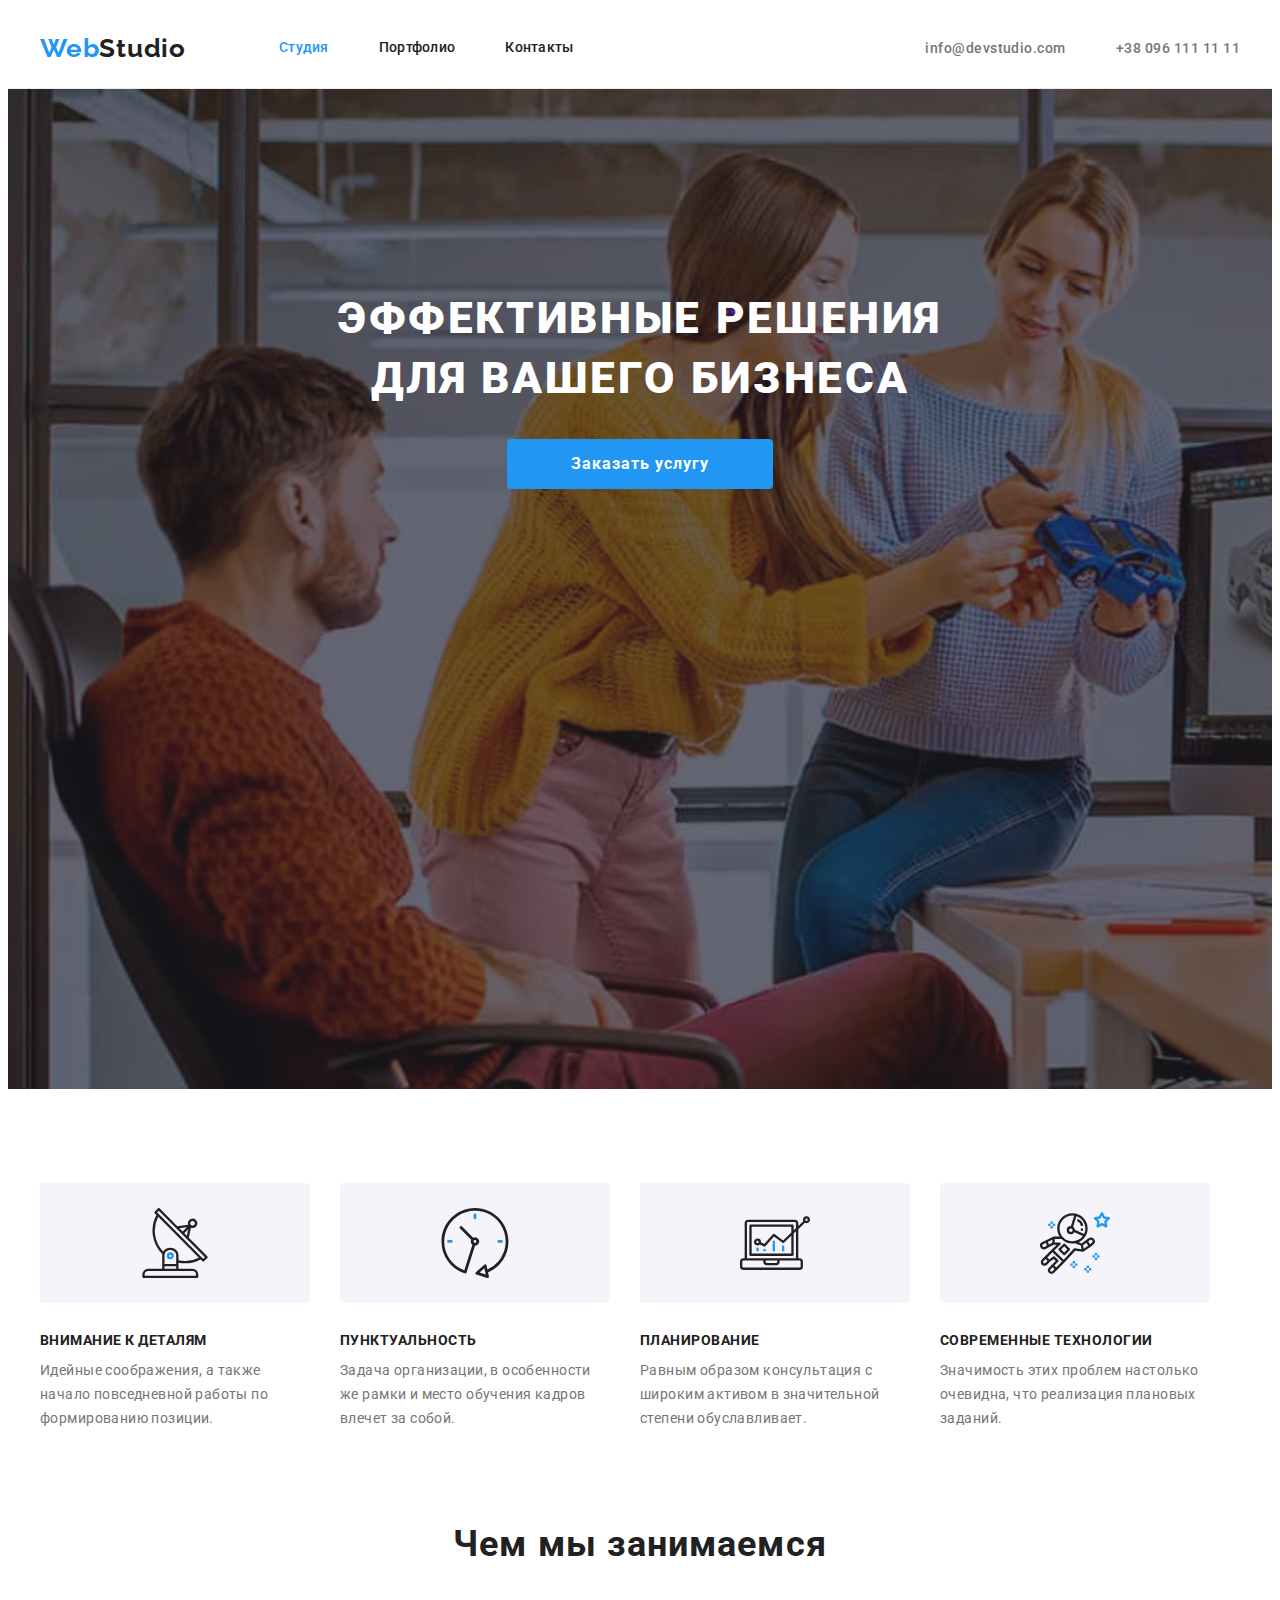
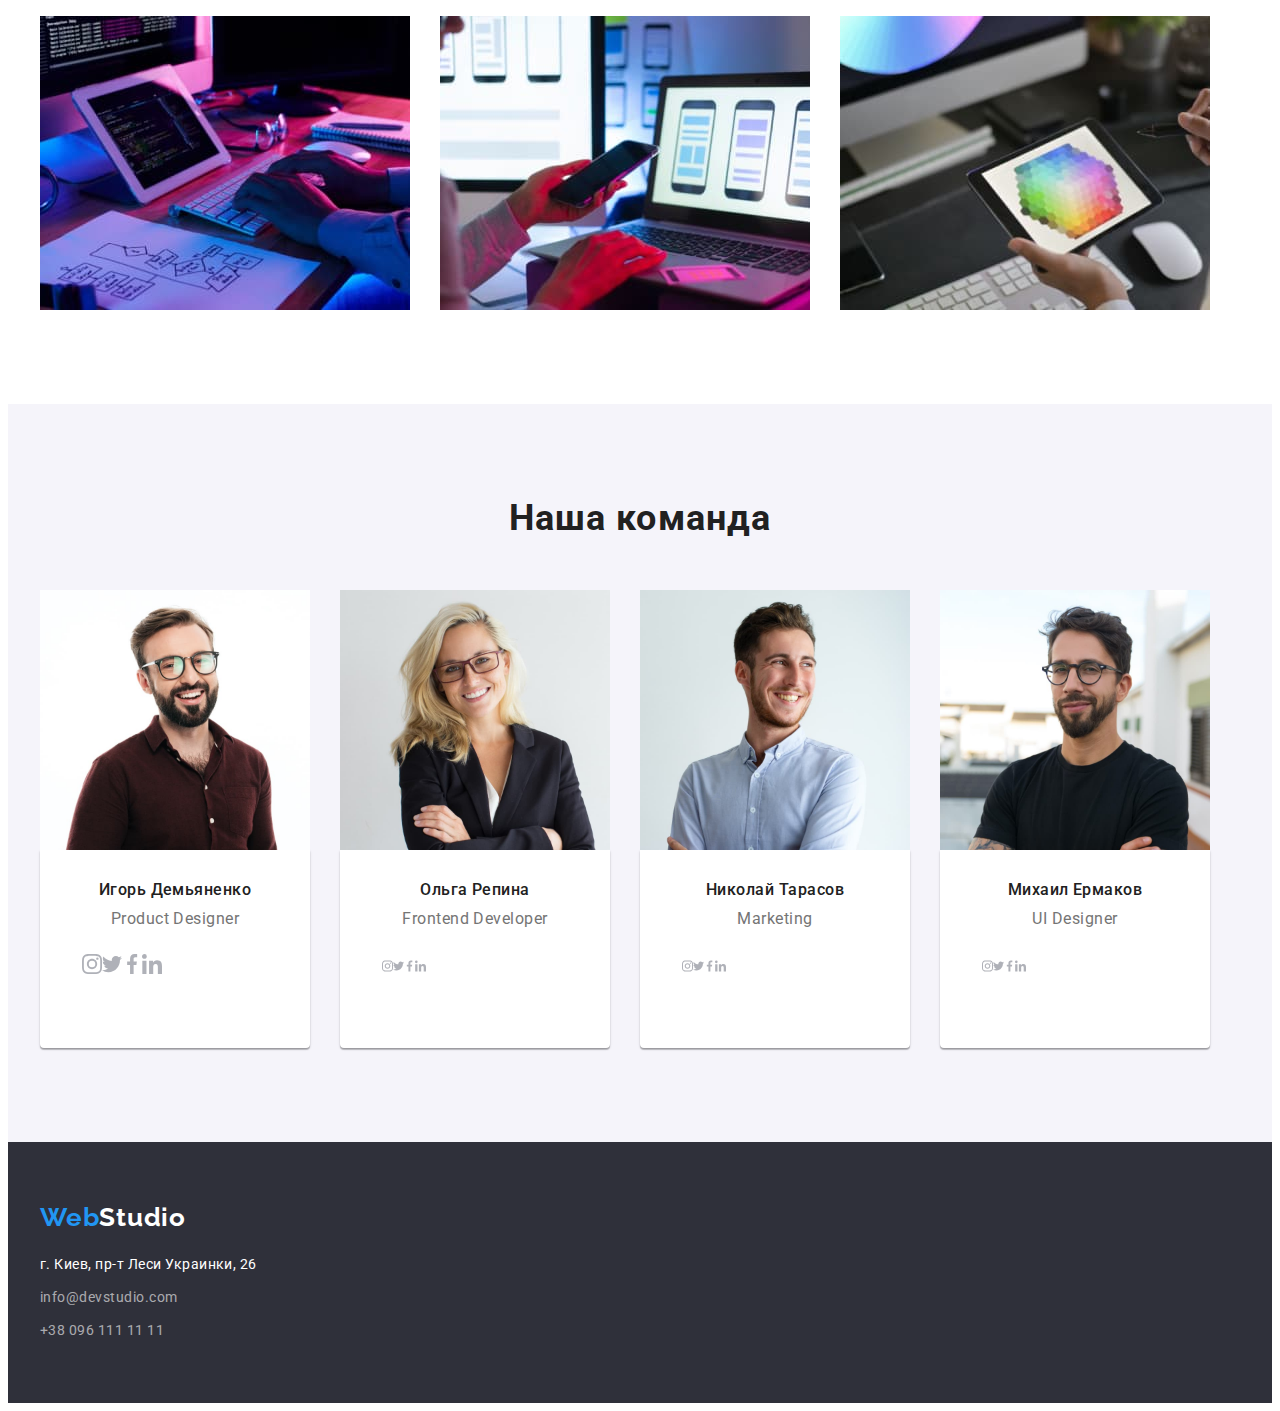
==== index.html @ fa124081 "icon" ====
<!DOCTYPE html>
<html lang="ru">
  <head>
    <meta charset="UTF-8" />
    <meta name="viewport" content="width=device-width, initial-scale=1.0" />
    <title>Document</title>
<link rel="preconnect" href="https://fonts.gstatic.com">
<link href="https://fonts.googleapis.com/css2?family=Raleway:wght@700&family=Roboto:wght@400;500;700;900&display=swap"
  rel="stylesheet">
  <link rel="stylesheet" href="https://cdnjs.cloudflare.com/ajax/libs/modern-normalize/1.0.0/modern-normalize.min.css"
    integrity="sha512-ISS7cAi1PEhQ8jnbJpJZMd29NlhNj4AWYyLOSp2CE/CsHxTCu+r+t0D2yoJudVrd0/8fTVPUVDzY5Tvli75u/g=="
    crossorigin="anonymous" />

    <link rel="stylesheet" href="./css/styles.css">
  </head>
  <body>
     <!--Верхняя линия Шапка-->
    <header class="page-header">
      <div class="container">
      <nav class="top-line">
        <a href="/index.html" class="logo"> Web<span class="logo-part">Studio</span> </a>

        <ul class="site-nav">
          <li class="item"><a href="" class="link current">Студия</a></li>
          <li class="item"><a href="./portfolio.html" class="link">Портфолио</a></li>
          <li class="item"><a href="" class="link">Контакты</a></li>
        </ul>
      </nav>
      <ul class="contacts-nav">
        <li class="item"><a href="mailto:info@devstudio.com" class="link">info@devstudio.com</a></li>
        <li class="item"><a href="tel:+380961111111" class="link">+38 096 111 11 11</a></li>
      </ul>
      
      </div>
    </header>   
    <main>
      <!--Герой-->
      <section class="hero-bg">
        <div class="container">
        <h1 class="hero-title"> 
          Эффективные решения<br />
          для вашего бизнеса
        </h1>
        <a href="" class="studio-button">Заказать услугу</a>
        </div>
      </section>

      <!--Особенности-->
      <section class="especially-bg">
        <div class="container">
        <ul class="text-section">
          <li class="item icon-antenna">
            <h3 class="section">Внимание к деталям</h3>
            <p class="section-title">
              Идейные соображения, а также начало повседневной работы по
              формированию позиции.
            </p>
          </li>
          <li class="item icon-clock">
            <h3 class="section">Пунктуальность</h3>
            <p class="section-title">
              Задача организации, в особенности же рамки и место обучения кадров
              влечет за собой.
            </p>
          </li>
          <li class="item icon-diagram">
            <h3 class="section">Планирование</h3>
            <p class="section-title">
              Равным образом консультация с широким активом в значительной
              степени обуславливает.
            </p>
          </li>
          <li class="item icon-astronaut">
            <h3 class="section">Современные технологии</h3>
            <p class="section-title">
              Значимость этих проблем настолько очевидна, что реализация
              плановых заданий.
            </p>
          </li>
        </ul>
        </div>
      </section>

      <!--Чем иы занимаемся-->
      <section class="work-bg">
        <div class="container">
        <h2 class="work-section">Чем мы занимаемся</h2>
        <ul class="work-container">
          <li class="work-elements">
            <img class="card-image" src="./images/img.jpg" alt="Руки на клавиатуре" width="370"/>
          </li>
          <li class="work-elements">
            <img class="card-image" src="./images/img-2.jpg" alt="Мобильный в руках" width="370"/>
          </li>
          <li class="work-elements">
            <img class="card-image" src="./images/img-3.jpg" alt="Планшет в руках" width="370"/>
          </li>
        </ul>
        </div>
      </section>
      <!--Наша команда-->
      <section class="team-bg">
        <div class="container">
        <h2 class="work-section">Наша команда</h2>
        <ul class="team-container">
          <li class="team-elements">
            <img class="card-image"
              src="./images/Игорь.jpg"
              alt="фото Игорь Демьяненко"
              width="270"/>
              <div class="content-team">
            <h3 class="team-section">Игорь Демьяненко</h3>
            <p class="team-title">Product Designer</p>
            <ul class="social-networks">
             <li class="social-icon"> <a href=""> 
                <svg class="social-team" width="20" height="20"> 
                <use href="./images/sprite-icon.svg#icon-instagram"></use>
              </svg> 
            </a>
           </li>
             <li class="social-icon"> <a href=""> 
                <svg class="social-team" width="20" height="20">
                <use href="./images/sprite-icon.svg#icon-twitter"></use>
              </svg>
              </a>
              </li>
              <li class="social-icon"> <a href="">
                  <svg class="social-team" width="20" height="20">
                    <use href="./images/sprite-icon.svg#icon-facebook"></use>
                  </svg>
                </a>
              </li>
              <li class="social-icon"> <a href="">
                  <svg class="social-team" width="20" height="20">
                    <use href="./images/sprite-icon.svg#icon-linkedin"></use>
                  </svg>
                </a>
              </li>
              </ul>
              
            </div>
          </li>
          <li class="team-elements">
            <img class="card-image" src="./images/Ольга.jpg" alt="фото Ольга Репина" width="270"/>
            <div class="content-team">
            <h3 class="team-section">Ольга Репина</h3>
            <p class="team-title">Frontend Developer</p>
            <a href="#" class="social-networks">
              <svg class="social-team" width="20" heigth="20">
                <use href="./images/sprite-icon.svg#icon-instagram"></use>
              </svg>
              <svg class="social-team" width="20" heigth="20">
                <use href="./images/sprite-icon.svg#icon-twitter"></use>
              </svg>
              <svg class="social-team" width="20" heigth="20">
                <use href="./images/sprite-icon.svg#icon-facebook"></use>
              </svg>
              <svg class="social-team" width="20" heigth="20">
                <use href="./images/sprite-icon.svg#icon-linkedin"></use>
              </svg>
            </a>
            </div>
          </li>
          <li class="team-elements">
            <img class="card-image" src="./images/Коля.jpg" alt="фото Николай Тарасов" width="270">
            <div class="content-team">
            <h3 class="team-section">Николай Тарасов</h3>
            <p class="team-title">Marketing</p>
            <a href="#" class="social-networks">
              <svg class="social-team" width="20" heigth="20">
                <use href="./images/sprite-icon.svg#icon-instagram"></use>
              </svg>
              <svg class="social-team" width="20" heigth="20">
                <use href="./images/sprite-icon.svg#icon-twitter"></use>
              </svg>
              <svg class="social-team" width="20" heigth="20">
                <use href="./images/sprite-icon.svg#icon-facebook"></use>
              </svg>
              <svg class="social-team" width="20" heigth="20">
                <use href="./images/sprite-icon.svg#icon-linkedin"></use>
              </svg>
            </a>
            </div>
          </li>
          <li class="team-elements">
            <img class="card-image"
              src="./images/Михаил.jpg"
              alt="фото Михаил Ермаков"
              width="270"/>
              <div class="content-team">
            <h3 class="team-section">Михаил Ермаков</h3>
            <p class="team-title">UI Designer</p>
            <a href="#" class="social-networks">
              <svg class="social-team" width="20" heigth="20">
                <use href="./images/sprite-icon.svg#icon-instagram"></use>
              </svg>
              <svg class="social-team" width="20" heigth="20">
                <use href="./images/sprite-icon.svg#icon-twitter"></use>
              </svg>
              <svg class="social-team" width="20" heigth="20">
                <use href="./images/sprite-icon.svg#icon-facebook"></use>
              </svg>
              <svg class="social-team" width="20" heigth="20">
                <use href="./images/sprite-icon.svg#icon-linkedin"></use>
              </svg>
            </a>
            </div>
          </li>
        </ul>
        </div>
      </section>
    </main>
    <!--футер-->
    <footer class="footer-bg">
      <div class="container footer">
         <a href="/index.html" class="logo">Web<span class="logo-footer">Studio</span></a>
        <address class="address">
         <p class="address-text">г. Киев, пр-т Леси Украинки, 26</p> 
            <a class="link footer">info@devstudio.com</a>
            <a class="link footer">+38 096 111 11 11</a>
        </address>
      </div>
    </footer>
</body>
</html>
---- css/styles.css ----
:root {
  --primary-text-color: #212121;
  --title-text-color: #757575;
  --accent-color: #2196f3;
  --hero-text-color: #ffffff;
  --portfolio-bg-buttons: #f5f4fa;
  --hero-footer-bg: #2f303a;
  --address-link-footer: rgba(255, 255, 255, 0.6);
  --general-bg: #e5e5e5;
}

body {
  color: var(--primary-text-color);

  font-family: Roboto, sans-serif;
  letter-spacing: 0.03em;
}
/* утилиты */
.container {
  width: 1200px;
  padding-left: 15px;
  padding-right: 15px;
  margin-left: auto;
  margin-right: auto;
}
.card-image {
  display: block;
  /* overflow: hidden; */
}

/* img {
  display: block;
  max-width: 100%;
  height: auto;
} */

ul {
  list-style: none;
  padding: 0;
  margin: 0;
}
h2,
h3,
p {
  margin-top: 0;
  margin-bottom: 0;
}

a,
.logo,
.link {
  text-decoration: none;
}

/* цвет основного текста background: #212121 
*/
/* вторичный цвет текста  #757575 */

/*  белый #FFFFFF */
/* акцент #2196F3 */

/* цвет фона основной секции и футера #2F303A */
/* цвет фона чем мы занимаемся #2F303A */
/* цвет фона наша команда #F5F4FA */

/* шапка */
.page-header {
  border-bottom: 1px solid #ececec;
}

.page-header > .container {
  display: flex;
  align-items: center;
}

.top-line {
  display: flex;
  align-items: center;
}

.logo {
  color: var(--accent-color);

  font-family: Raleway, sans-serif;
  font-weight: 700;
  font-size: 26px;
  line-height: 1.19;
  letter-spacing: 0.03em;
}

/* contacts nav */

.contacts-nav .link {
  color: var(--title-text-color);
  font-style: normal;
  font-weight: 500;
  font-size: 14px;
  line-height: 1.14;‹
  letter-spacing: 0.02em;
}

.contacts-nav a:hover,
.contacts-nav a:focus {
  color: var(--accent-color);
}

.contacts-nav {
  display: flex;
  margin-left: auto;
}
/* .contacts-nav .footer {
  display: block;
  margin-left: 0px; */
}

.contacts-nav .item {
  margin-left: 50px;
}

.contacts-nav .item + .item {
  margin-left: 50px;
}

.logo-part {
  color: var(--primary-text-color);
}

/* hero */

.hero-bg {
  background: #C4C4C4;
  max-width: 1600px;
  height: 600px;
  margin-left: auto;
  margin-right: auto;
  background-image:linear-gradient(to right, rgba(47, 48, 58, 0.4) , rgba(47, 48, 58, 0.4) ) , url(../images/hero.jpg);
  padding-top: 200px;
  padding-bottom: 200px;
  text-align: center;
  background-size: cover;
  
}

.hero-title {
  margin-top: 0;
  margin-bottom: 30px;
  color: var(--hero-text-color);
  font-weight: 900;
  font-size: 44px;
  line-height: 1.36;
  letter-spacing: 0.06em;
  text-transform: uppercase;
}

/* site nav */

.site-nav {
  display: flex;
  margin-left: 93px;
}

/* .site-nav .item:not(:last-child) {
  margin-right: 50px;
} */
.site-nav .item + .item {
  margin-left: 50px;
}

.site-nav .link {
  display: block;
  padding-top: 32px;
  padding-bottom: 32px;

  color: var(--primary-text-color);

  font-weight: 500;
  font-size: 14px;
  line-height: 1.14;
  letter-spacing: 0.02em;
}

.site-nav .link.current {
  color: var(--accent-color);
}

.site-nav a:hover,
.site-nav a:focus {
  color: var(--accent-color);
}

/* особенности */

.especially-bg {
  padding-top: 94px;
  border-bottom: 0;
}

.especially-bg .item {
 width: 270px;
}

.text-section {
  display: flex;
}

.text-section .item::before {
  display: block;
  content: " ";
  height: 120px;
  margin-bottom: 30px;
  background-repeat: no-repeat;
  background-position: center;
  background-color: #F5F4FA;
  border-radius: 4px;
}
.icon-antenna::before{
  background-image: url(../images/antenna.svg);

}
.icon-clock::before {
  background-image: url(../images/clock.svg);
}
.icon-diagram::before {
  background-image: url(../images/diagram.svg);
}
.icon-astronaut::before {
  background-image: url(../images/astronaut.svg);
}

.text-section .item + .item {
  margin-left: 30px;
}

.section {
  margin-bottom: 10px;
  color: var(--primary-text-color);
  text-transform: uppercase;
  font-weight: 700;
  font-size: 14px;
  line-height: 1.14;
}

.section-title {
  color: var(--title-text-color);

  font-weight: 400;
  font-size: 14px;
  line-height: 1.7;
  letter-spacing: 0.03em;
  
}

.product-section {
  color: var(--primary-text-color);

  font-weight: 700;
  font-size: 18px;
  line-height: 1.7;
  letter-spacing: 0.06em;
}

/* чем мы занимаемся */

.work-container {
  display: flex;
  margin: -15px;
}

.work-elements {
  width: 370px;
  margin: 15px;
}

.work-section {
  margin-bottom: 50px;
  color: var(--primary-text-color);

  font-style: normal;
  font-weight: 700;
  font-size: 36px;
  line-height: 1.16;
  letter-spacing: 0.03em;
  text-align: center;
}

.work-bg {
  padding-top: 94px;
  padding-bottom: 94px;
}

/* наша команда */

.team-container {
  display: flex;
  margin: -15px;
}

.team-elements {
  width: 270px;
  margin: 15px;
  text-align: center;
}

.content-team {
  background-color: var(--hero-text-color);

  box-shadow: 0px 1px 3px rgba(0, 0, 0, 0.12), 0px 1px 1px rgba(0, 0, 0, 0.14),
    0px 2px 1px rgba(0, 0, 0, 0.2);
  border-radius: 0px 0px 4px 4px;

  padding: 30px 10px;
}

.team-bg {
  padding-top: 94px;
  padding-bottom: 94px;
  background-color: var(--portfolio-bg-buttons);
}

.team-section {
  margin-bottom: 10px;
  font-weight: 500;
  font-size: 16px;
  line-height: 1.2;
  letter-spacing: 0.03em;
}

.team-title {
  margin-bottom: 16px;
  color: var(--title-text-color);

  font-weight: 400;
  font-size: 16px;
  line-height: 1.2;
  letter-spacing: 0.03em;
}

.social-networks {
  padding-left: 32px;
  padding-right: 32px;
  padding-bottom: 30px;
  width: 44px;
  height: 44px; 
  display: flex;
  align-items: center;
  border: none;
  cursor: pointer;
}
.social-team {
  

}

/* button */

.button {
  color: var(--accent-color);
}

.studio-button {
  display: inline-block;
  border: 1px solid transparent;
  border-radius: 4px;
  padding: 10px 32px;
  min-width: 200px;

  color: var(--hero-text-color);
  background-color: var(--accent-color);
  font-weight: 700;
  font-size: 16px;
  line-height: 1.8;
  letter-spacing: 0.06em;
}

.portfolio-button {
  margin-bottom: 50px;
  display: flex;
  justify-content: center;
}

.portfolio-button .item + .item {
  margin-left: 8px;
}

.portfolio-button button {
  display: inline-block;
  border: 1px solid transparent;
  border-radius: 4px;
  padding: 6px 22px;
  min-width: 73px;

  color: var(--primary-text-color);
  background-color: var(--portfolio-bg-buttons);
  font-weight: 500;
  font-size: 16px;
  line-height: 1.6;
  letter-spacing: 0.03em;
  text-align: center;
}

.portfolio-button button:hover,
.portfolio-button button:focus {
  color: var(--hero-text-color);
  background-color: var(--accent-color);
}

/* footer */

.address {
  display: flex;
  flex-direction: column;
  margin-top: 20px;
}

.address-text {
  color: var(--hero-text-color);
  font-style: normal;
  font-weight: 400;
  font-size: 14px;
  line-height: 1.71;
}

.logo-footer {
  color: var(--hero-text-color);
}

.link.footer {
   margin-top: 9px;
  color: var(--address-link-footer);
  font-style: normal;
  font-weight: 400;
  font-size: 14px;
  line-height: 1.71;
}

.footer-bg {
  background-color: var(--hero-footer-bg);
  padding-top: 60px;
  padding-bottom: 60px;
}

/* портфолио */

.product {
  padding-top: 94px;
  padding-bottom: 94px;
}

.product-container {
  display: flex;
  flex-wrap: wrap;
  margin: -15px;
}

.product-section {
  margin-top: 0;
  margin-bottom: 4px;
}

.product-title {
  color: var(--title-text-color);

  font-weight: 400;
  font-size: 16px;
  line-height: 1.8;
  letter-spacing: 0.03em;
}

.content-portfolio {
  background-color: var(--hero-text-color);
  border: 1px solid #eeeeee;
  box-sizing: border-box;
  padding: 20px 24px;
}

.link-product {
  display: block;
}

/* .product-elements {
  width: calc((100% - 60px) / 3);
  margin-right: 30px;
} */
.product-elements {
  width: 370px;
  /* margin-right: 30px;
  margin-bottom: 30px; */
  margin: 15px;
}

.product-elements:nth-child(3n) {
  margin-right: 0;
}

/* .product-elements:nth-last-child(-n + 3) {
  margin-bottom: 94px;
} */
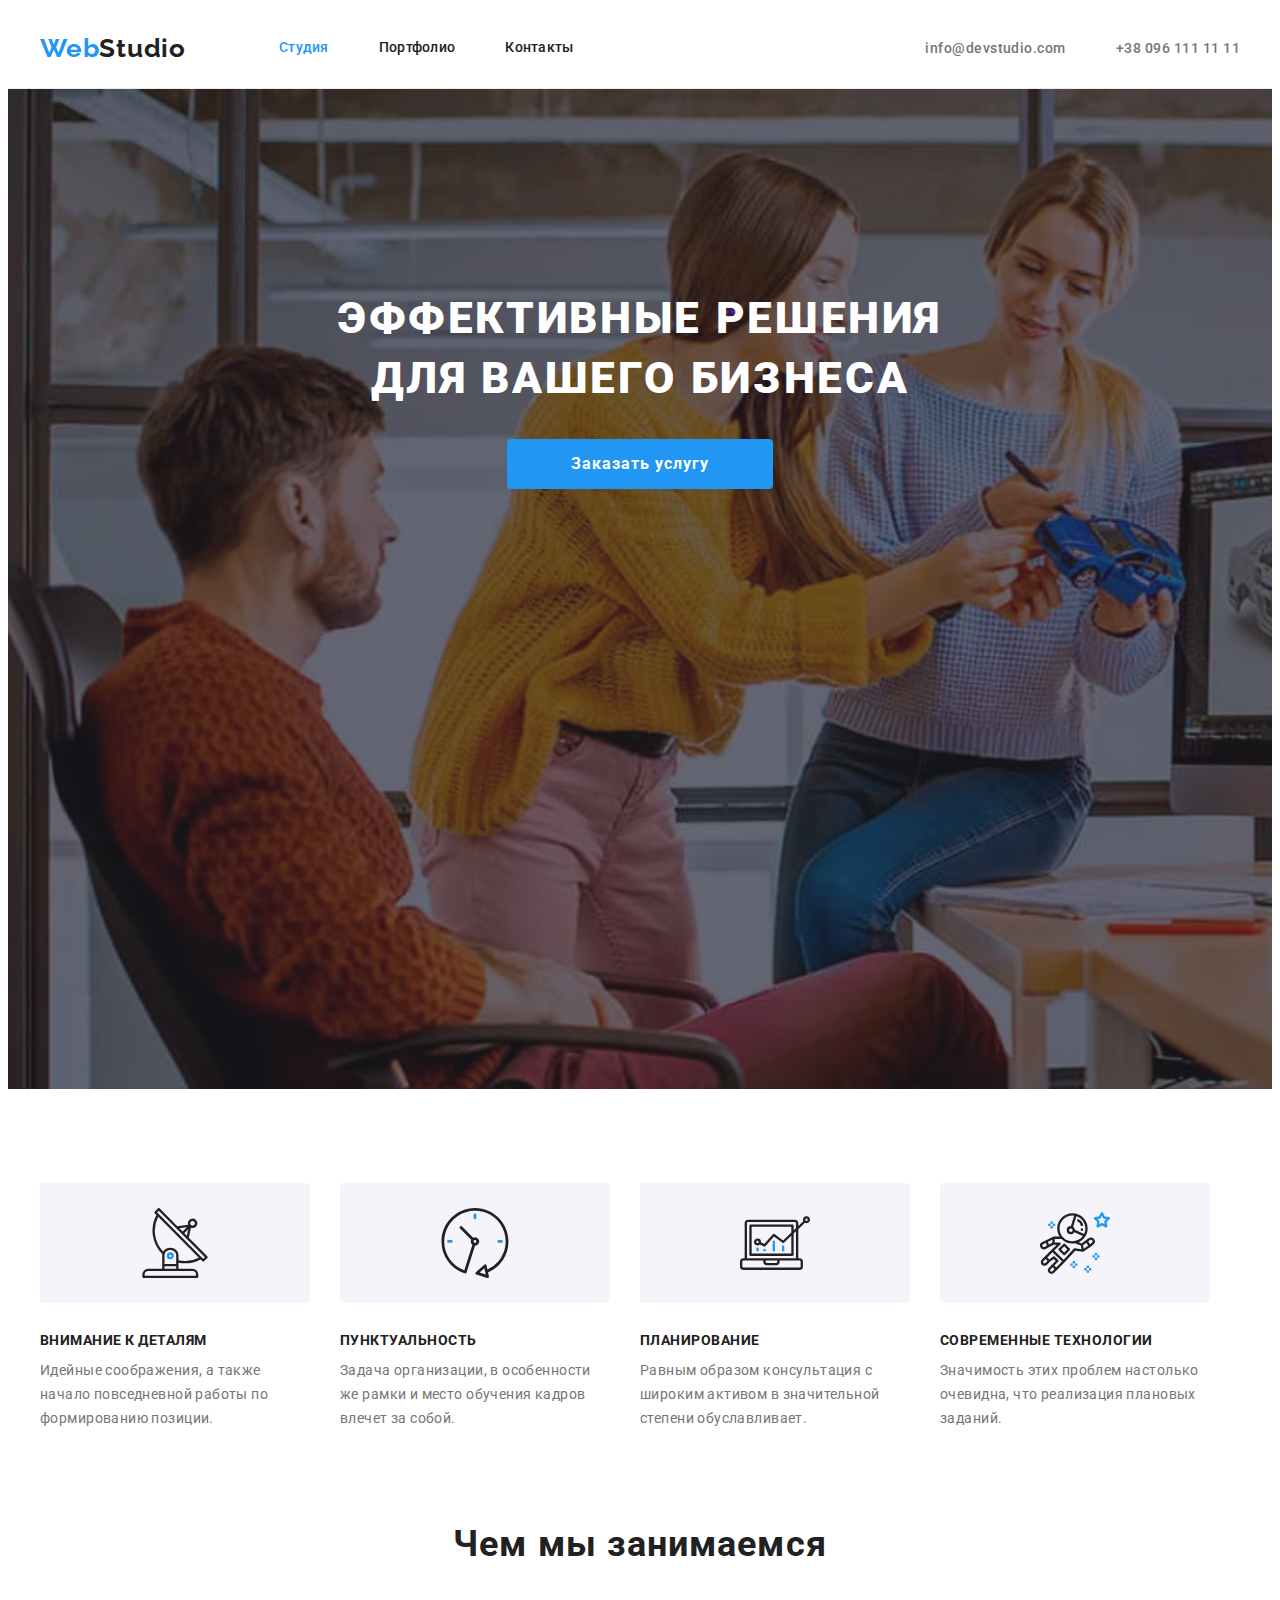
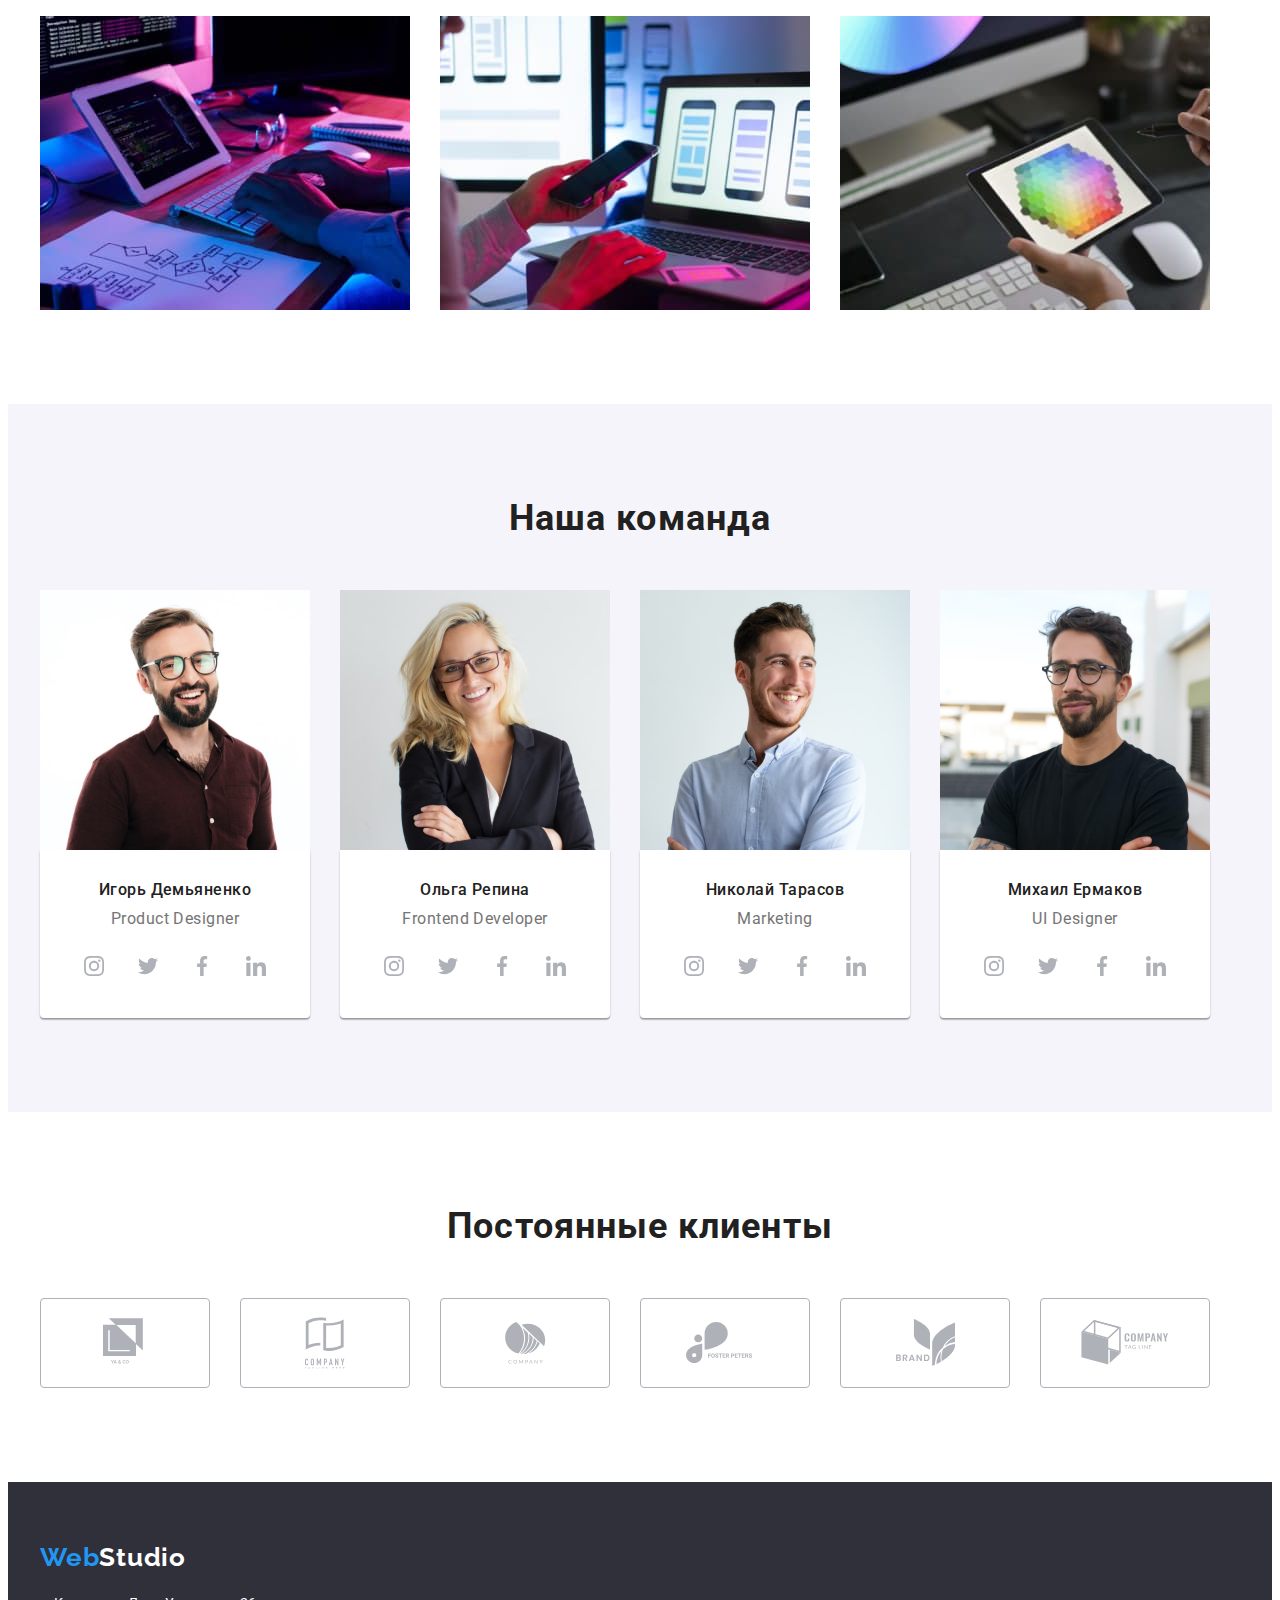
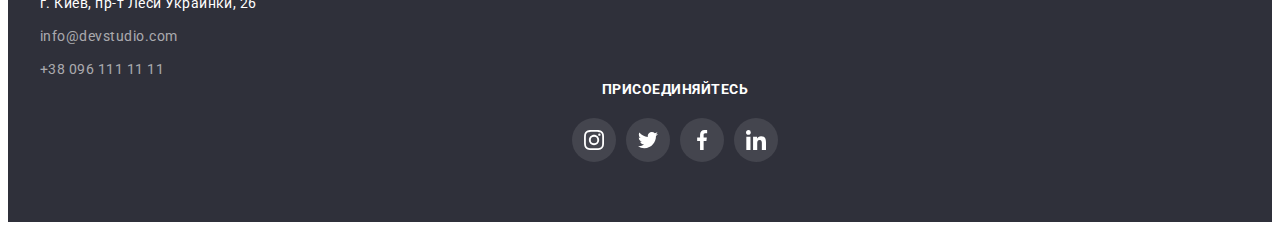
==== commit 5337aa55: "footer" ====
--- a/index.html
+++ b/index.html
@@ -112,32 +112,43 @@
             <h3 class="team-section">Игорь Демьяненко</h3>
             <p class="team-title">Product Designer</p>
             <ul class="social-networks">
-             <li class="social-icon"> <a href=""> 
-                <svg class="social-team" width="20" height="20"> 
-                <use href="./images/sprite-icon.svg#icon-instagram"></use>
-              </svg> 
-            </a>
-           </li>
-             <li class="social-icon"> <a href=""> 
-                <svg class="social-team" width="20" height="20">
-                <use href="./images/sprite-icon.svg#icon-twitter"></use>
-              </svg>
-              </a>
-              </li>
-              <li class="social-icon"> <a href="">
-                  <svg class="social-team" width="20" height="20">
-                    <use href="./images/sprite-icon.svg#icon-facebook"></use>
-                  </svg>
-                </a>
-              </li>
-              <li class="social-icon"> <a href="">
-                  <svg class="social-team" width="20" height="20">
-                    <use href="./images/sprite-icon.svg#icon-linkedin"></use>
-                  </svg>
-                </a>
-              </li>
-              </ul>
-              
+              <li class="social-icon">
+                <a href="" class="link-icon">
+                  <div class="thumb">
+                    <svg class="social-team" width="20" height="20">
+                      <use href="./images/sprite-icon.svg#icon-instagram"></use>
+                    </svg>
+                  </div>
+                </a>
+              </li>
+              <li class="social-icon">
+                <a href="" class="link-icon">
+                  <div class="thumb">
+                    <svg class="social-team" width="20" height="20">
+                      <use href="./images/sprite-icon.svg#icon-twitter"></use>
+                    </svg>
+                  </div>
+                </a>
+              </li>
+              <li class="social-icon">
+                <a href="" class="link-icon">
+                  <div class="thumb">
+                    <svg class="social-team" width="20" height="20">
+                      <use href="./images/sprite-icon.svg#icon-facebook"></use>
+                    </svg>
+                  </div>
+                </a>
+              </li>
+              <li class="social-icon">
+                <a href="" class="link-icon">
+                  <div class="thumb">
+                    <svg class="social-team" width="20" height="20">
+                      <use href="./images/sprite-icon.svg#icon-linkedin"></use>
+                    </svg>
+                  </div>
+                </a>
+              </li>
+            </ul>  
             </div>
           </li>
           <li class="team-elements">
@@ -145,20 +156,44 @@
             <div class="content-team">
             <h3 class="team-section">Ольга Репина</h3>
             <p class="team-title">Frontend Developer</p>
-            <a href="#" class="social-networks">
-              <svg class="social-team" width="20" heigth="20">
-                <use href="./images/sprite-icon.svg#icon-instagram"></use>
-              </svg>
-              <svg class="social-team" width="20" heigth="20">
-                <use href="./images/sprite-icon.svg#icon-twitter"></use>
-              </svg>
-              <svg class="social-team" width="20" heigth="20">
-                <use href="./images/sprite-icon.svg#icon-facebook"></use>
-              </svg>
-              <svg class="social-team" width="20" heigth="20">
-                <use href="./images/sprite-icon.svg#icon-linkedin"></use>
-              </svg>
-            </a>
+            <ul class="social-networks">
+              <li class="social-icon">
+                <a href="" class="link-icon">
+                  <div class="thumb">
+                    <svg class="social-team" width="20" height="20">
+                      <use href="./images/sprite-icon.svg#icon-instagram"></use>
+                    </svg>
+                  </div>
+                </a>
+              </li>
+              <li class="social-icon">
+                <a href="" class="link-icon">
+                  <div class="thumb">
+                    <svg class="social-team" width="20" height="20">
+                      <use href="./images/sprite-icon.svg#icon-twitter"></use>
+                    </svg>
+                  </div>
+                </a>
+              </li>
+              <li class="social-icon">
+                <a href="" class="link-icon">
+                  <div class="thumb">
+                    <svg class="social-team" width="20" height="20">
+                      <use href="./images/sprite-icon.svg#icon-facebook"></use>
+                    </svg>
+                  </div>
+                </a>
+              </li>
+              <li class="social-icon">
+                <a href="" class="link-icon">
+                  <div class="thumb">
+                    <svg class="social-team" width="20" height="20">
+                      <use href="./images/sprite-icon.svg#icon-linkedin"></use>
+                    </svg>
+                  </div>
+                </a>
+              </li>
+            </ul>
             </div>
           </li>
           <li class="team-elements">
@@ -166,20 +201,44 @@
             <div class="content-team">
             <h3 class="team-section">Николай Тарасов</h3>
             <p class="team-title">Marketing</p>
-            <a href="#" class="social-networks">
-              <svg class="social-team" width="20" heigth="20">
-                <use href="./images/sprite-icon.svg#icon-instagram"></use>
-              </svg>
-              <svg class="social-team" width="20" heigth="20">
-                <use href="./images/sprite-icon.svg#icon-twitter"></use>
-              </svg>
-              <svg class="social-team" width="20" heigth="20">
-                <use href="./images/sprite-icon.svg#icon-facebook"></use>
-              </svg>
-              <svg class="social-team" width="20" heigth="20">
-                <use href="./images/sprite-icon.svg#icon-linkedin"></use>
-              </svg>
-            </a>
+            <ul class="social-networks">
+              <li class="social-icon">
+                <a href="" class="link-icon">
+                  <div class="thumb">
+                    <svg class="social-team" width="20" height="20">
+                      <use href="./images/sprite-icon.svg#icon-instagram"></use>
+                    </svg>
+                  </div>
+                </a>
+              </li>
+              <li class="social-icon">
+                <a href="" class="link-icon">
+                  <div class="thumb">
+                    <svg class="social-team" width="20" height="20">
+                      <use href="./images/sprite-icon.svg#icon-twitter"></use>
+                    </svg>
+                  </div>
+                </a>
+              </li>
+              <li class="social-icon">
+                <a href="" class="link-icon">
+                  <div class="thumb">
+                    <svg class="social-team" width="20" height="20">
+                      <use href="./images/sprite-icon.svg#icon-facebook"></use>
+                    </svg>
+                  </div>
+                </a>
+              </li>
+              <li class="social-icon">
+                <a href="" class="link-icon">
+                  <div class="thumb">
+                    <svg class="social-team" width="20" height="20">
+                      <use href="./images/sprite-icon.svg#icon-linkedin"></use>
+                    </svg>
+                  </div>
+                </a>
+              </li>
+            </ul>
             </div>
           </li>
           <li class="team-elements">
@@ -190,23 +249,98 @@
               <div class="content-team">
             <h3 class="team-section">Михаил Ермаков</h3>
             <p class="team-title">UI Designer</p>
-            <a href="#" class="social-networks">
-              <svg class="social-team" width="20" heigth="20">
-                <use href="./images/sprite-icon.svg#icon-instagram"></use>
-              </svg>
-              <svg class="social-team" width="20" heigth="20">
-                <use href="./images/sprite-icon.svg#icon-twitter"></use>
-              </svg>
-              <svg class="social-team" width="20" heigth="20">
-                <use href="./images/sprite-icon.svg#icon-facebook"></use>
-              </svg>
-              <svg class="social-team" width="20" heigth="20">
-                <use href="./images/sprite-icon.svg#icon-linkedin"></use>
-              </svg>
-            </a>
+            <ul class="social-networks">
+              <li class="social-icon">
+                <a href="" class="link-icon">
+                  <div class="thumb">
+                    <svg class="social-team" width="20" height="20">
+                      <use href="./images/sprite-icon.svg#icon-instagram"></use>
+                    </svg>
+                  </div>
+                </a>
+              </li>
+              <li class="social-icon">
+                <a href="" class="link-icon">
+                  <div class="thumb">
+                    <svg class="social-team" width="20" height="20">
+                      <use href="./images/sprite-icon.svg#icon-twitter"></use>
+                    </svg>
+                  </div>
+                </a>
+              </li>
+              <li class="social-icon">
+                <a href="" class="link-icon">
+                  <div class="thumb">
+                    <svg class="social-team" width="20" height="20">
+                      <use href="./images/sprite-icon.svg#icon-facebook"></use>
+                    </svg>
+                  </div>
+                </a>
+              </li>
+              <li class="social-icon">
+                <a href="" class="link-icon">
+                  <div class="thumb">
+                    <svg class="social-team" width="20" height="20">
+                      <use href="./images/sprite-icon.svg#icon-linkedin"></use>
+                    </svg>
+                  </div>
+                </a>
+              </li>
+            </ul>
             </div>
           </li>
         </ul>
+        </div>
+      </section>
+      <!-- Постоянные клиенты -->
+      <section class="customers-bg"> 
+        <div class="container">
+          <h2 class="customers-section">Постоянные клиенты</h2>
+          <ul class="customers-container">
+            <li class="list-customers">
+              <a href="" class="link-customers"> 
+                <svg class="customers-logo" width="44" height="49">
+                  <use href="./images/sprite-icon.svg#icon-logo-1"></use>
+                </svg>
+              </a>
+            </li>
+            <li class="list-customers">
+              <a href="" class="link-customers">
+                <svg class="customers-logo" width="40" height="52">
+                  <use href="./images/sprite-icon.svg#icon-logo-2"></use>
+                </svg>
+              </a>
+            </li>
+            <li class="list-customers">
+              <a href="" class="link-customers">
+                <svg class="customers-logo" width="41" height="42">
+                  <use href="./images/sprite-icon.svg#icon-logo-3"></use>
+                </svg>
+              </a>
+            </li>
+            <li class="list-customers">
+              <a href="" class="link-customers">
+                <svg class="customers-logo" width="79" height="42">
+                  <use href="./images/sprite-icon.svg#icon-logo-4"></use>
+                </svg>
+              </a>
+            </li>
+            <li class="list-customers">
+              <a href="" class="link-customers">
+                <svg class="customers-logo" width="59" height="47">
+                  <use href="./images/sprite-icon.svg#icon-logo-5"></use>
+                </svg>
+              </a>
+            </li>
+            <li class="list-customers">
+              <a href="" class="link-customers">
+                <svg class="customers-logo" width="88" height="45">
+                  <use href="./images/sprite-icon.svg#icon-logo-6"></use>
+                </svg>
+              </a>
+            </li>
+
+          </ul>
         </div>
       </section>
     </main>
@@ -220,6 +354,47 @@
             <a class="link footer">+38 096 111 11 11</a>
         </address>
       </div>
+      <div class="join-section">
+        <p class="join-text">присоединяйтесь</p>
+        <ul class="social-networks">
+          <li class="social-icon">
+            <a href="" class="link-icon">
+              <div class="thumb-footer">
+                <svg class="social-footer" width="20" height="20">
+                  <use href="./images/sprite-icon.svg#icon-instagram"></use>
+                </svg>
+              </div>
+            </a>
+          </li>
+          <li class="social-icon">
+            <a href="" class="link-icon">
+              <div class="thumb-footer">
+                <svg class="social-footer" width="20" height="20">
+                  <use href="./images/sprite-icon.svg#icon-twitter"></use>
+                </svg>
+              </div>
+            </a>
+          </li>
+          <li class="social-icon">
+            <a href="" class="link-icon">
+              <div class="thumb-footer">
+                <svg class="social-footer" width="20" height="20">
+                  <use href="./images/sprite-icon.svg#icon-facebook"></use>
+                </svg>
+              </div>
+            </a>
+          </li>
+          <li class="social-icon">
+            <a href="" class="link-icon">
+              <div class="thumb-footer">
+                <svg class="social-footer" width="20" height="20">
+                  <use href="./images/sprite-icon.svg#icon-linkedin"></use>
+                </svg>
+              </div>
+            </a>
+          </li>
+        </ul>
+      </div>
     </footer>
 </body>
 </html>
--- a/css/styles.css
+++ b/css/styles.css
@@ -297,6 +297,7 @@
 
 .team-elements {
   width: 270px;
+  height: 428px;
   margin: 15px;
   text-align: center;
 }
@@ -308,7 +309,7 @@
     0px 2px 1px rgba(0, 0, 0, 0.2);
   border-radius: 0px 0px 4px 4px;
 
-  padding: 30px 10px;
+  padding: 30px 32px;
 }
 
 .team-bg {
@@ -336,19 +337,73 @@
 }
 
 .social-networks {
-  padding-left: 32px;
-  padding-right: 32px;
-  padding-bottom: 30px;
-  width: 44px;
-  height: 44px; 
-  display: flex;
-  align-items: center;
-  border: none;
-  cursor: pointer;
-}
-.social-team {
-  
-
+
+  display: flex;
+  justify-content: center;
+
+}
+.social-networks .social-icon:not(:last-child) {
+  margin-right: 10px;
+}
+.social-networks .thumb {  
+ display: flex;
+ justify-content: center;
+ align-items: center;
+ background: #FFFFFF;
+ width: 44px;
+ height: 44px;
+ border-radius: 50%;
+}
+
+.social-networks .thumb:hover {
+  background: #2196F3;
+  --color1:#FFFFFF
+}
+
+/* Постоянные клиенты */
+
+.customers-bg {
+ padding-top: 94px;
+ padding-bottom: 94px;
+}
+
+.customers-container .list-customers:not(:last-child) {
+  margin-right: 30px;
+}
+
+
+.customers-bg .customers-container {
+ display: flex;
+ align-items: center;
+}
+
+
+.customers-section {
+ margin-bottom: 50px;
+ color: var(--primary-text-color);
+ font-style: normal;
+ font-weight: 700;
+ font-size: 36px;
+ line-height: 1.16;
+ letter-spacing: 0.03em;
+ text-align: center;
+}
+
+
+.customers-container .link-customers {
+ display: flex;
+ justify-content: center;
+ align-items: center;
+ width: 170px;
+ height: 90px;
+ border: 1px solid #AFB1B8;
+ box-sizing: border-box;
+ border-radius: 4px;
+}
+
+.customers-container .link-customers:hover {
+  border: 1px solid #2196F3;
+  --color1: #2196F3;
 }
 
 /* button */
@@ -437,6 +492,37 @@
   background-color: var(--hero-footer-bg);
   padding-top: 60px;
   padding-bottom: 60px;
+}
+
+/* join */
+
+.footer-bg .join-section {
+  margin-left: 70px;
+}
+
+
+.social-networks .thumb-footer {  
+ display: flex;
+ justify-content: center;
+ align-items: center;
+ background: rgba(255, 255, 255, 0.1);
+ --color1: #ffffff;
+ width: 44px;
+ height: 44px;
+ border-radius: 50%;
+}
+.social-networks .thumb-footer:hover {
+  background: #2196F3;
+}
+
+.join-text {
+ margin-bottom: 20px;
+ color: var(--hero-text-color);
+ text-transform: uppercase;
+ font-weight: 700;
+ font-size: 14px;
+ line-height: 1.14;
+ text-align: center;
 }
 
 /* портфолио */
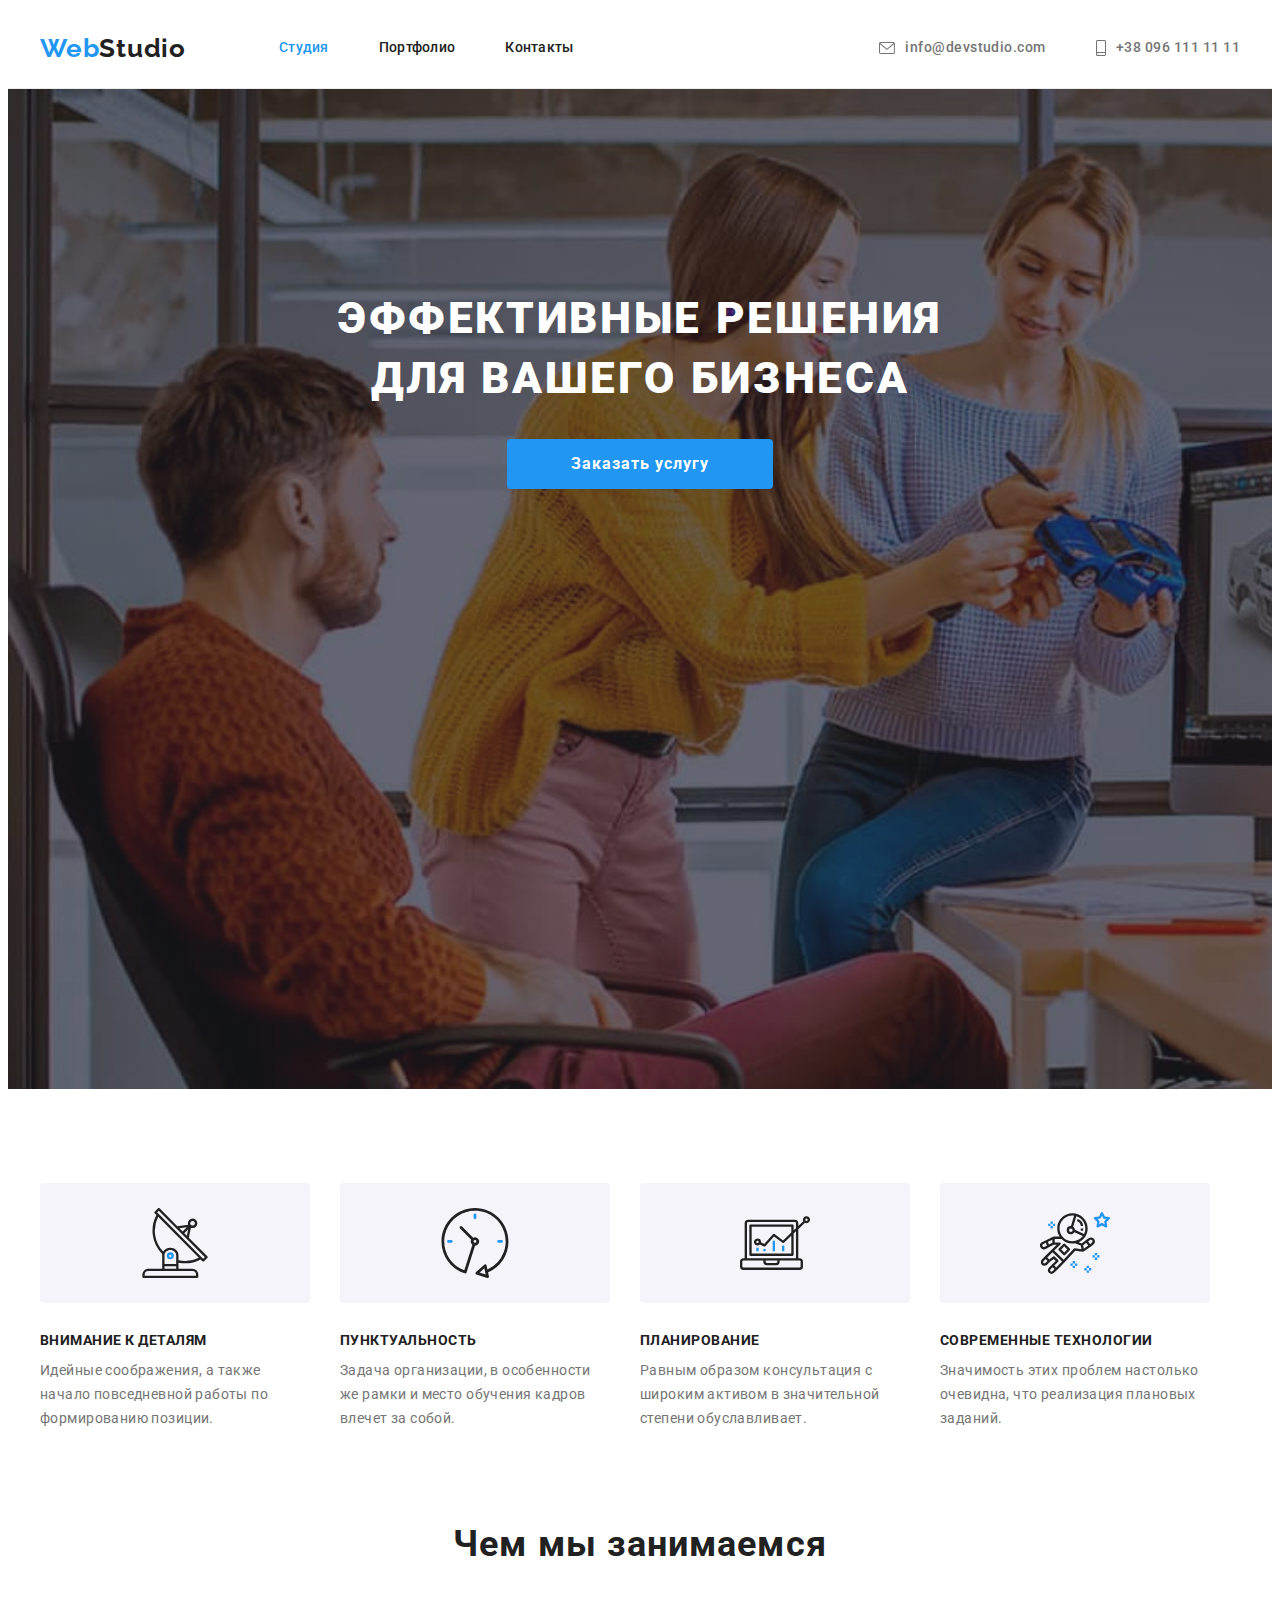
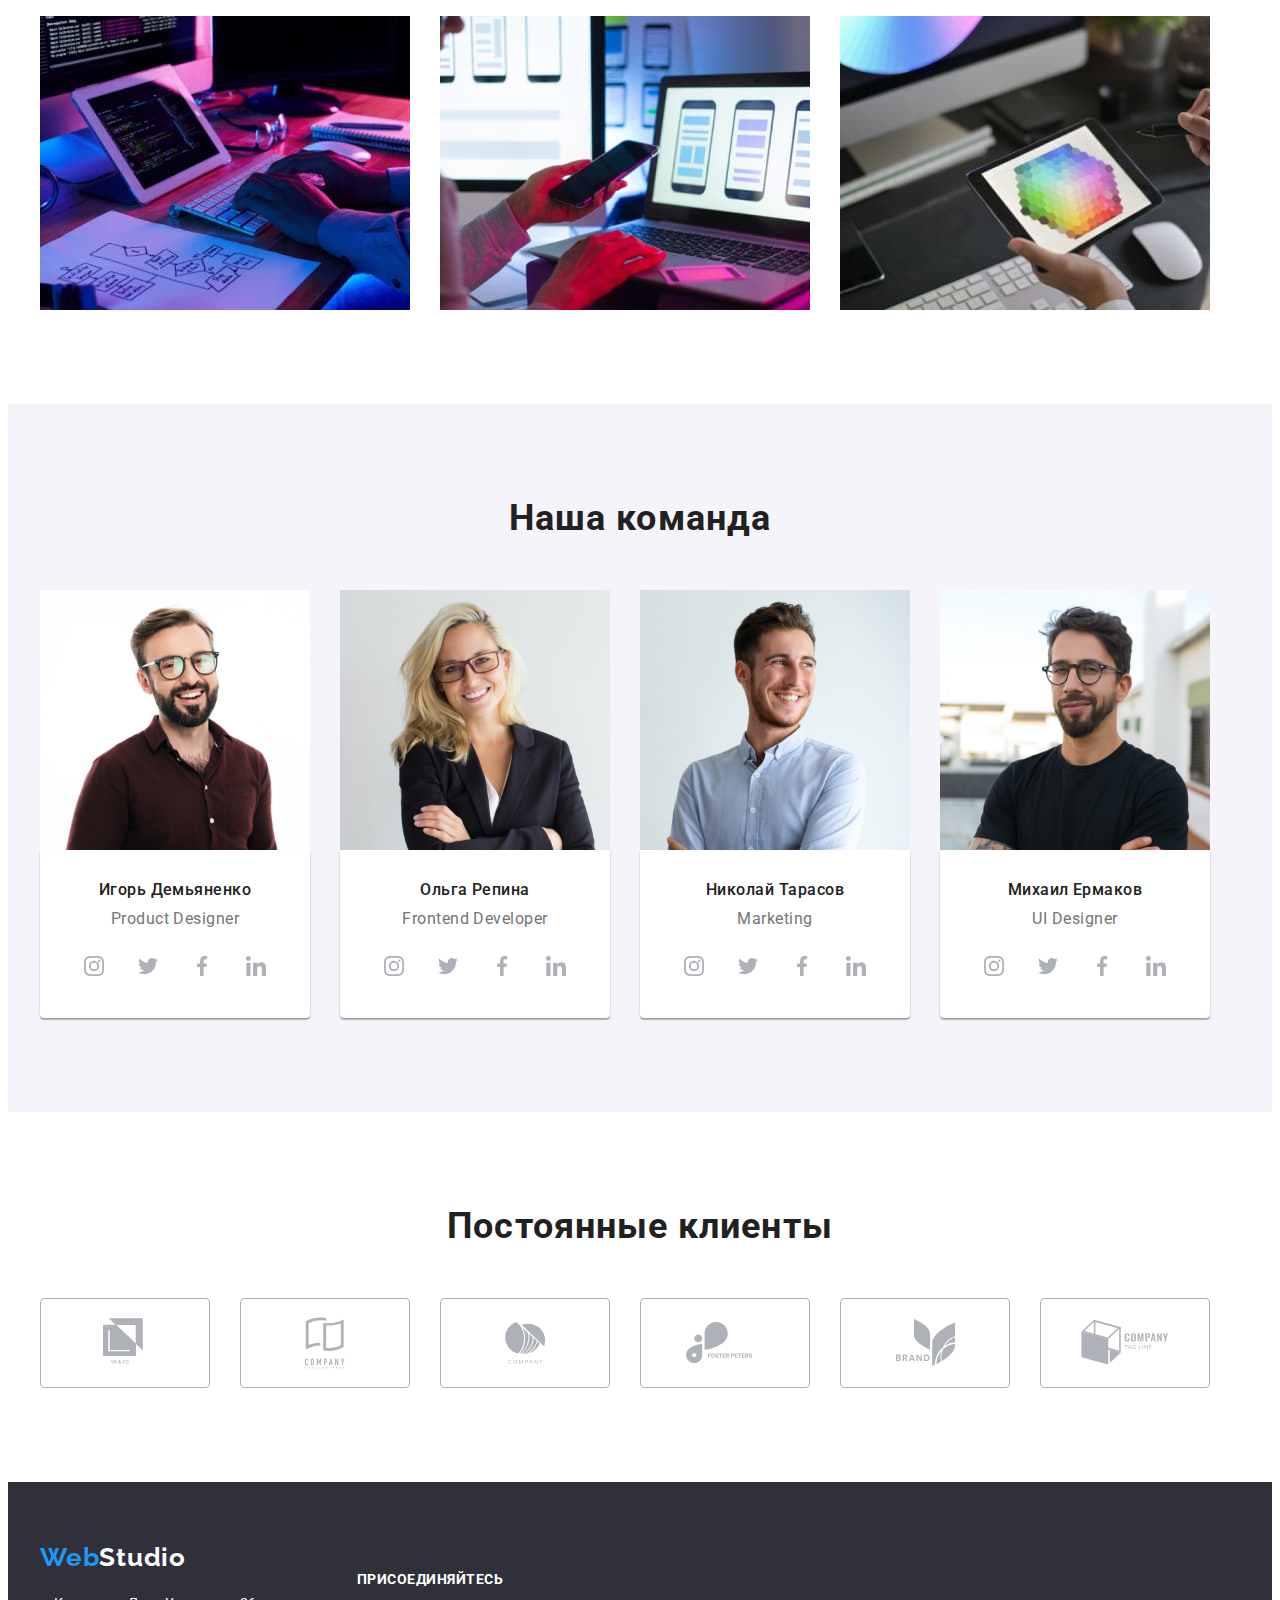
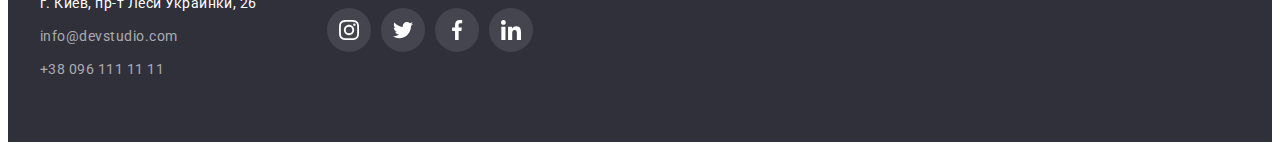
==== commit 3a59b963: "control" ====
--- a/index.html
+++ b/index.html
@@ -27,8 +27,19 @@
         </ul>
       </nav>
       <ul class="contacts-nav">
-        <li class="item"><a href="mailto:info@devstudio.com" class="link">info@devstudio.com</a></li>
-        <li class="item"><a href="tel:+380961111111" class="link">+38 096 111 11 11</a></li>
+        <li class="item">
+          <a class="link contacts-link" href="mailto:info@devstudio.com">
+            <svg class="contacts-icon" width="16" height="12">
+              <use href="./images/sprite-icon.svg#icon-envelope"></use>
+            </svg>
+            info@devstudio.com</a>
+        </li>
+        <li class="item">
+          <a class="link contacts-link" href="tel:+380961111111"> 
+            <svg class="contacts-icon" width="10" height="16">
+              <use href="./images/sprite-icon.svg#icon-smartphone"></use>
+            </svg>
+            +38 096 111 11 11</a></li>
       </ul>
       
       </div>
@@ -114,38 +125,38 @@
             <ul class="social-networks">
               <li class="social-icon">
                 <a href="" class="link-icon">
-                  <div class="thumb">
+                  <!-- <div class="thumb"> -->
                     <svg class="social-team" width="20" height="20">
                       <use href="./images/sprite-icon.svg#icon-instagram"></use>
                     </svg>
-                  </div>
-                </a>
-              </li>
-              <li class="social-icon">
-                <a href="" class="link-icon">
-                  <div class="thumb">
+                  <!-- </div> -->
+                </a>
+              </li>
+              <li class="social-icon">
+                <a href="" class="link-icon">
+                  <!-- <div class="thumb"> -->
                     <svg class="social-team" width="20" height="20">
                       <use href="./images/sprite-icon.svg#icon-twitter"></use>
                     </svg>
-                  </div>
-                </a>
-              </li>
-              <li class="social-icon">
-                <a href="" class="link-icon">
-                  <div class="thumb">
+                  <!-- </div> -->
+                </a>
+              </li>
+              <li class="social-icon">
+                <a href="" class="link-icon">
+                  <!-- <div class="thumb"> -->
                     <svg class="social-team" width="20" height="20">
                       <use href="./images/sprite-icon.svg#icon-facebook"></use>
                     </svg>
-                  </div>
-                </a>
-              </li>
-              <li class="social-icon">
-                <a href="" class="link-icon">
-                  <div class="thumb">
+                  <!-- </div> -->
+                </a>
+              </li>
+              <li class="social-icon">
+                <a href="" class="link-icon">
+                  <!-- <div class="thumb"> -->
                     <svg class="social-team" width="20" height="20">
                       <use href="./images/sprite-icon.svg#icon-linkedin"></use>
                     </svg>
-                  </div>
+                  <!-- </div> -->
                 </a>
               </li>
             </ul>  
@@ -159,38 +170,30 @@
             <ul class="social-networks">
               <li class="social-icon">
                 <a href="" class="link-icon">
-                  <div class="thumb">
                     <svg class="social-team" width="20" height="20">
                       <use href="./images/sprite-icon.svg#icon-instagram"></use>
                     </svg>
-                  </div>
-                </a>
-              </li>
-              <li class="social-icon">
-                <a href="" class="link-icon">
-                  <div class="thumb">
+                </a>
+              </li>
+              <li class="social-icon">
+                <a href="" class="link-icon">
                     <svg class="social-team" width="20" height="20">
                       <use href="./images/sprite-icon.svg#icon-twitter"></use>
                     </svg>
-                  </div>
-                </a>
-              </li>
-              <li class="social-icon">
-                <a href="" class="link-icon">
-                  <div class="thumb">
+                </a>
+              </li>
+              <li class="social-icon">
+                <a href="" class="link-icon">
                     <svg class="social-team" width="20" height="20">
                       <use href="./images/sprite-icon.svg#icon-facebook"></use>
                     </svg>
-                  </div>
-                </a>
-              </li>
-              <li class="social-icon">
-                <a href="" class="link-icon">
-                  <div class="thumb">
+                </a>
+              </li>
+              <li class="social-icon">
+                <a href="" class="link-icon">
                     <svg class="social-team" width="20" height="20">
                       <use href="./images/sprite-icon.svg#icon-linkedin"></use>
                     </svg>
-                  </div>
                 </a>
               </li>
             </ul>
@@ -204,38 +207,30 @@
             <ul class="social-networks">
               <li class="social-icon">
                 <a href="" class="link-icon">
-                  <div class="thumb">
                     <svg class="social-team" width="20" height="20">
                       <use href="./images/sprite-icon.svg#icon-instagram"></use>
                     </svg>
-                  </div>
-                </a>
-              </li>
-              <li class="social-icon">
-                <a href="" class="link-icon">
-                  <div class="thumb">
+                </a>
+              </li>
+              <li class="social-icon">
+                <a href="" class="link-icon">
                     <svg class="social-team" width="20" height="20">
                       <use href="./images/sprite-icon.svg#icon-twitter"></use>
                     </svg>
-                  </div>
-                </a>
-              </li>
-              <li class="social-icon">
-                <a href="" class="link-icon">
-                  <div class="thumb">
+                </a>
+              </li>
+              <li class="social-icon">
+                <a href="" class="link-icon">
                     <svg class="social-team" width="20" height="20">
                       <use href="./images/sprite-icon.svg#icon-facebook"></use>
                     </svg>
-                  </div>
-                </a>
-              </li>
-              <li class="social-icon">
-                <a href="" class="link-icon">
-                  <div class="thumb">
+                </a>
+              </li>
+              <li class="social-icon">
+                <a href="" class="link-icon">
                     <svg class="social-team" width="20" height="20">
                       <use href="./images/sprite-icon.svg#icon-linkedin"></use>
                     </svg>
-                  </div>
                 </a>
               </li>
             </ul>
@@ -252,38 +247,30 @@
             <ul class="social-networks">
               <li class="social-icon">
                 <a href="" class="link-icon">
-                  <div class="thumb">
                     <svg class="social-team" width="20" height="20">
                       <use href="./images/sprite-icon.svg#icon-instagram"></use>
                     </svg>
-                  </div>
-                </a>
-              </li>
-              <li class="social-icon">
-                <a href="" class="link-icon">
-                  <div class="thumb">
+                </a>
+              </li>
+              <li class="social-icon">
+                <a href="" class="link-icon">
                     <svg class="social-team" width="20" height="20">
                       <use href="./images/sprite-icon.svg#icon-twitter"></use>
                     </svg>
-                  </div>
-                </a>
-              </li>
-              <li class="social-icon">
-                <a href="" class="link-icon">
-                  <div class="thumb">
+                </a>
+              </li>
+              <li class="social-icon">
+                <a href="" class="link-icon">
                     <svg class="social-team" width="20" height="20">
                       <use href="./images/sprite-icon.svg#icon-facebook"></use>
                     </svg>
-                  </div>
-                </a>
-              </li>
-              <li class="social-icon">
-                <a href="" class="link-icon">
-                  <div class="thumb">
+                </a>
+              </li>
+              <li class="social-icon">
+                <a href="" class="link-icon">
                     <svg class="social-team" width="20" height="20">
                       <use href="./images/sprite-icon.svg#icon-linkedin"></use>
                     </svg>
-                  </div>
                 </a>
               </li>
             </ul>
@@ -346,7 +333,8 @@
     </main>
     <!--футер-->
     <footer class="footer-bg">
-      <div class="container footer">
+      <div class="container">
+      <div class="footer">
          <a href="/index.html" class="logo">Web<span class="logo-footer">Studio</span></a>
         <address class="address">
          <p class="address-text">г. Киев, пр-т Леси Украинки, 26</p> 
@@ -358,42 +346,35 @@
         <p class="join-text">присоединяйтесь</p>
         <ul class="social-networks">
           <li class="social-icon">
-            <a href="" class="link-icon">
-              <div class="thumb-footer">
+            <a href="" class="link-footer">
                 <svg class="social-footer" width="20" height="20">
                   <use href="./images/sprite-icon.svg#icon-instagram"></use>
                 </svg>
-              </div>
             </a>
           </li>
           <li class="social-icon">
-            <a href="" class="link-icon">
-              <div class="thumb-footer">
+            <a href="" class="link-footer">
                 <svg class="social-footer" width="20" height="20">
                   <use href="./images/sprite-icon.svg#icon-twitter"></use>
                 </svg>
-              </div>
             </a>
           </li>
           <li class="social-icon">
-            <a href="" class="link-icon">
-              <div class="thumb-footer">
+            <a href="" class="link-footer">
                 <svg class="social-footer" width="20" height="20">
                   <use href="./images/sprite-icon.svg#icon-facebook"></use>
                 </svg>
-              </div>
             </a>
           </li>
           <li class="social-icon">
-            <a href="" class="link-icon">
-              <div class="thumb-footer">
+            <a href="" class="link-footer">
                 <svg class="social-footer" width="20" height="20">
                   <use href="./images/sprite-icon.svg#icon-linkedin"></use>
                 </svg>
-              </div>
             </a>
           </li>
         </ul>
+      </div>
       </div>
     </footer>
 </body>
--- a/css/styles.css
+++ b/css/styles.css
@@ -99,26 +99,39 @@
   letter-spacing: 0.02em;
 }
 
+
+.contacts-nav .contacts-link {
+  display: flex;
+ align-items: center;
+} 
+
+
 .contacts-nav a:hover,
 .contacts-nav a:focus {
   color: var(--accent-color);
-}
+  --color3: var(--accent-color)
+}
+
 
 .contacts-nav {
   display: flex;
   margin-left: auto;
 }
-/* .contacts-nav .footer {
+ /* .contacts-nav .footer {
   display: block;
   margin-left: 0px; */
-}
-
-.contacts-nav .item {
+
+
+.contacts-nav .item:not(:first-child) {
   margin-left: 50px;
 }
 
-.contacts-nav .item + .item {
+/* .contacts-nav .item + .item {
   margin-left: 50px;
+} */
+
+.contacts-icon {
+  margin-right: 10px;
 }
 
 .logo-part {
@@ -345,7 +358,8 @@
 .social-networks .social-icon:not(:last-child) {
   margin-right: 10px;
 }
-.social-networks .thumb {  
+
+  .social-networks .link-icon { 
  display: flex;
  justify-content: center;
  align-items: center;
@@ -355,7 +369,8 @@
  border-radius: 50%;
 }
 
-.social-networks .thumb:hover {
+
+  .social-networks .link-icon:hover {
   background: #2196F3;
   --color1:#FFFFFF
 }
@@ -461,6 +476,7 @@
 
 /* footer */
 
+
 .address {
   display: flex;
   flex-direction: column;
@@ -495,13 +511,17 @@
 }
 
 /* join */
+.footer-bg .container {
+  display: flex;
+  align-items: center;
+}
 
 .footer-bg .join-section {
   margin-left: 70px;
 }
 
 
-.social-networks .thumb-footer {  
+.social-networks .link-footer {  
  display: flex;
  justify-content: center;
  align-items: center;
@@ -511,7 +531,7 @@
  height: 44px;
  border-radius: 50%;
 }
-.social-networks .thumb-footer:hover {
+.social-networks .link-footer:hover {
   background: #2196F3;
 }
 
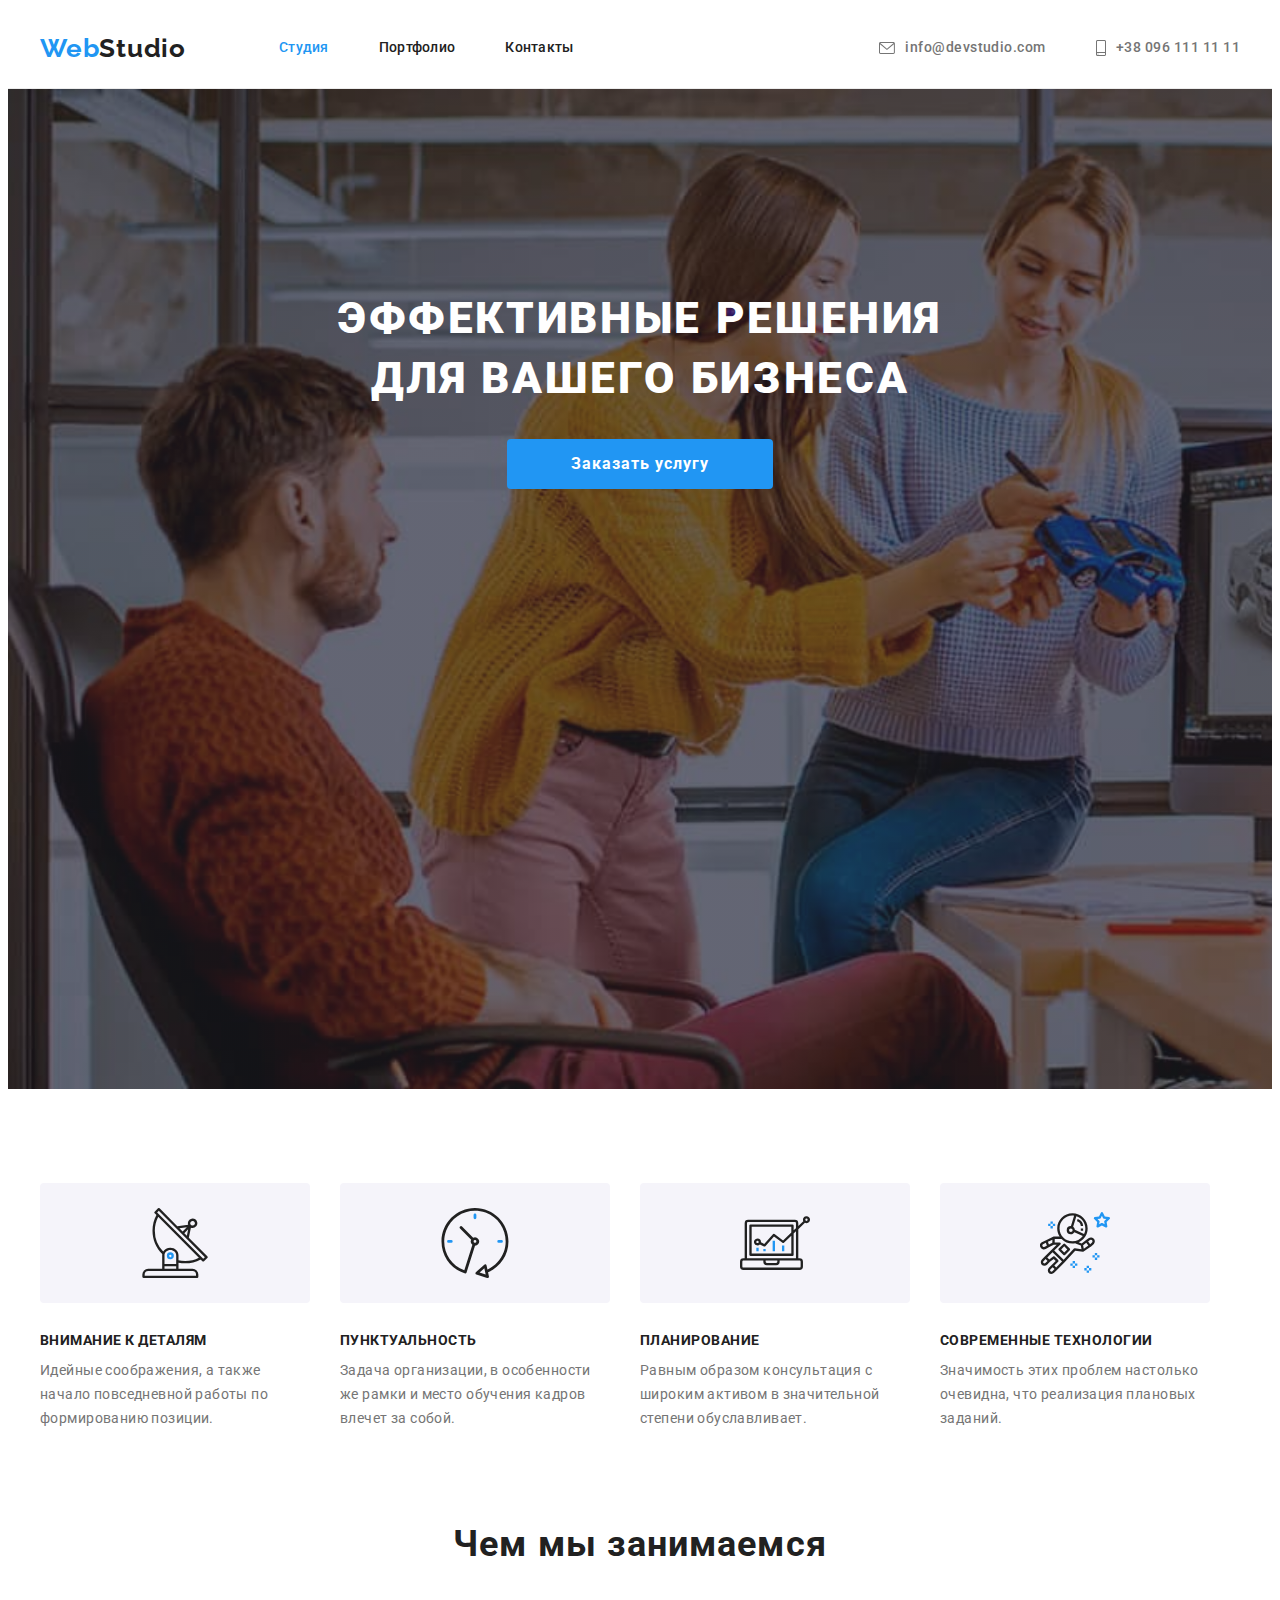
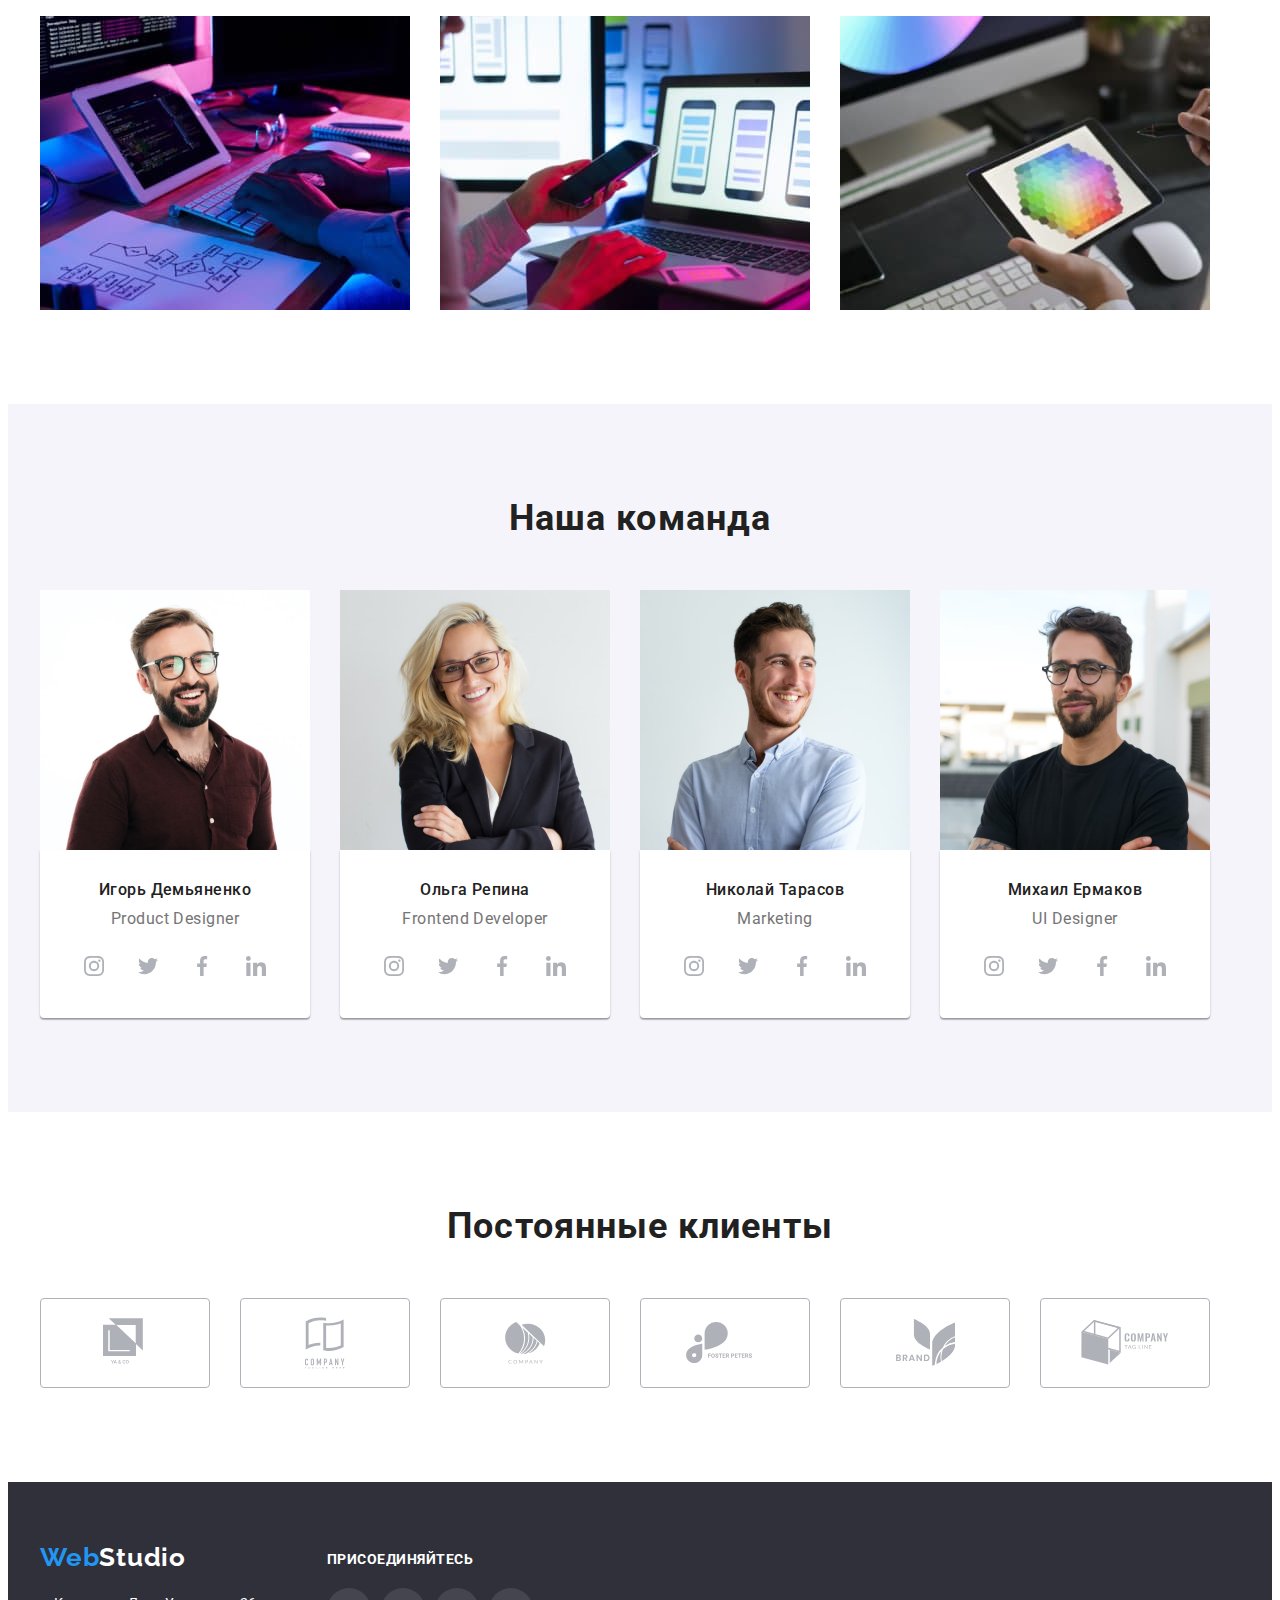
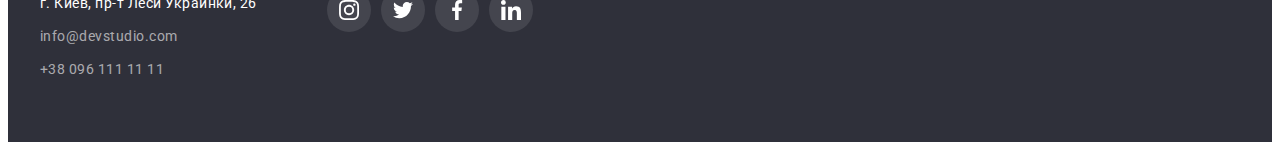
==== commit 8515ac57: "правки" ====
--- a/index.html
+++ b/index.html
@@ -60,28 +60,48 @@
       <section class="especially-bg">
         <div class="container">
         <ul class="text-section">
-          <li class="item icon-antenna">
+          <li class="item">
+            <div class="icon-section">
+              <svg width="70" height="70">
+                <use href="./images/especially-sprite.svg#icon-antenna"></use>
+              </svg>
+            </div>
             <h3 class="section">Внимание к деталям</h3>
             <p class="section-title">
               Идейные соображения, а также начало повседневной работы по
               формированию позиции.
             </p>
           </li>
-          <li class="item icon-clock">
+          <li class="item">
+            <div class="icon-section">
+              <svg width="70" height="70">
+                <use href="./images/especially-sprite.svg#icon-clock"></use>
+              </svg>
+            </div>
             <h3 class="section">Пунктуальность</h3>
             <p class="section-title">
               Задача организации, в особенности же рамки и место обучения кадров
               влечет за собой.
             </p>
           </li>
-          <li class="item icon-diagram">
+          <li class="item">
+            <div class="icon-section">
+              <svg width="70" height="70">
+                <use href="./images/especially-sprite.svg#icon-diagram"></use>
+              </svg>
+            </div>
             <h3 class="section">Планирование</h3>
             <p class="section-title">
               Равным образом консультация с широким активом в значительной
               степени обуславливает.
             </p>
           </li>
-          <li class="item icon-astronaut">
+          <li class="item">
+            <div class="icon-section">
+              <svg width="70" height="70">
+                <use href="./images/especially-sprite.svg#icon-astronaut"></use>
+              </svg>
+            </div>
             <h3 class="section">Современные технологии</h3>
             <p class="section-title">
               Значимость этих проблем настолько очевидна, что реализация
@@ -125,38 +145,30 @@
             <ul class="social-networks">
               <li class="social-icon">
                 <a href="" class="link-icon">
-                  <!-- <div class="thumb"> -->
                     <svg class="social-team" width="20" height="20">
                       <use href="./images/sprite-icon.svg#icon-instagram"></use>
                     </svg>
-                  <!-- </div> -->
-                </a>
-              </li>
-              <li class="social-icon">
-                <a href="" class="link-icon">
-                  <!-- <div class="thumb"> -->
+                </a>
+              </li>
+              <li class="social-icon">
+                <a href="" class="link-icon">
                     <svg class="social-team" width="20" height="20">
                       <use href="./images/sprite-icon.svg#icon-twitter"></use>
                     </svg>
-                  <!-- </div> -->
-                </a>
-              </li>
-              <li class="social-icon">
-                <a href="" class="link-icon">
-                  <!-- <div class="thumb"> -->
+                </a>
+              </li>
+              <li class="social-icon">
+                <a href="" class="link-icon">
                     <svg class="social-team" width="20" height="20">
                       <use href="./images/sprite-icon.svg#icon-facebook"></use>
                     </svg>
-                  <!-- </div> -->
-                </a>
-              </li>
-              <li class="social-icon">
-                <a href="" class="link-icon">
-                  <!-- <div class="thumb"> -->
+                </a>
+              </li>
+              <li class="social-icon">
+                <a href="" class="link-icon">
                     <svg class="social-team" width="20" height="20">
                       <use href="./images/sprite-icon.svg#icon-linkedin"></use>
                     </svg>
-                  <!-- </div> -->
                 </a>
               </li>
             </ul>  
--- a/css/styles.css
+++ b/css/styles.css
@@ -216,17 +216,19 @@
   display: flex;
 }
 
-.text-section .item::before {
-  display: block;
+/* .text-section .item::before  */
+.icon-section {
+  display: flex;
+  justify-content: center;
+  align-items: center;
   content: " ";
   height: 120px;
   margin-bottom: 30px;
   background-repeat: no-repeat;
-  background-position: center;
   background-color: #F5F4FA;
   border-radius: 4px;
 }
-.icon-antenna::before{
+/* .icon-antenna::before{
   background-image: url(../images/antenna.svg);
 
 }
@@ -238,7 +240,7 @@
 }
 .icon-astronaut::before {
   background-image: url(../images/astronaut.svg);
-}
+} */
 
 .text-section .item + .item {
   margin-left: 30px;
@@ -513,10 +515,11 @@
 /* join */
 .footer-bg .container {
   display: flex;
-  align-items: center;
+  /* align-items: center; */
 }
 
 .footer-bg .join-section {
+  margin-top: 10px;
   margin-left: 70px;
 }
 
@@ -542,7 +545,6 @@
  font-weight: 700;
  font-size: 14px;
  line-height: 1.14;
- text-align: center;
 }
 
 /* портфолио */
@@ -594,6 +596,12 @@
   margin: 15px;
 }
 
+.product-elements:hover {
+ border: 1px solid #EEEEEE;
+ box-sizing: border-box;
+ box-shadow: 0px 1px 1px rgba(0, 0, 0, 0.12), 0px 4px 4px rgba(0, 0, 0, 0.06), 1px 4px 6px rgba(0, 0, 0, 0.16);
+}
+
 .product-elements:nth-child(3n) {
   margin-right: 0;
 }
